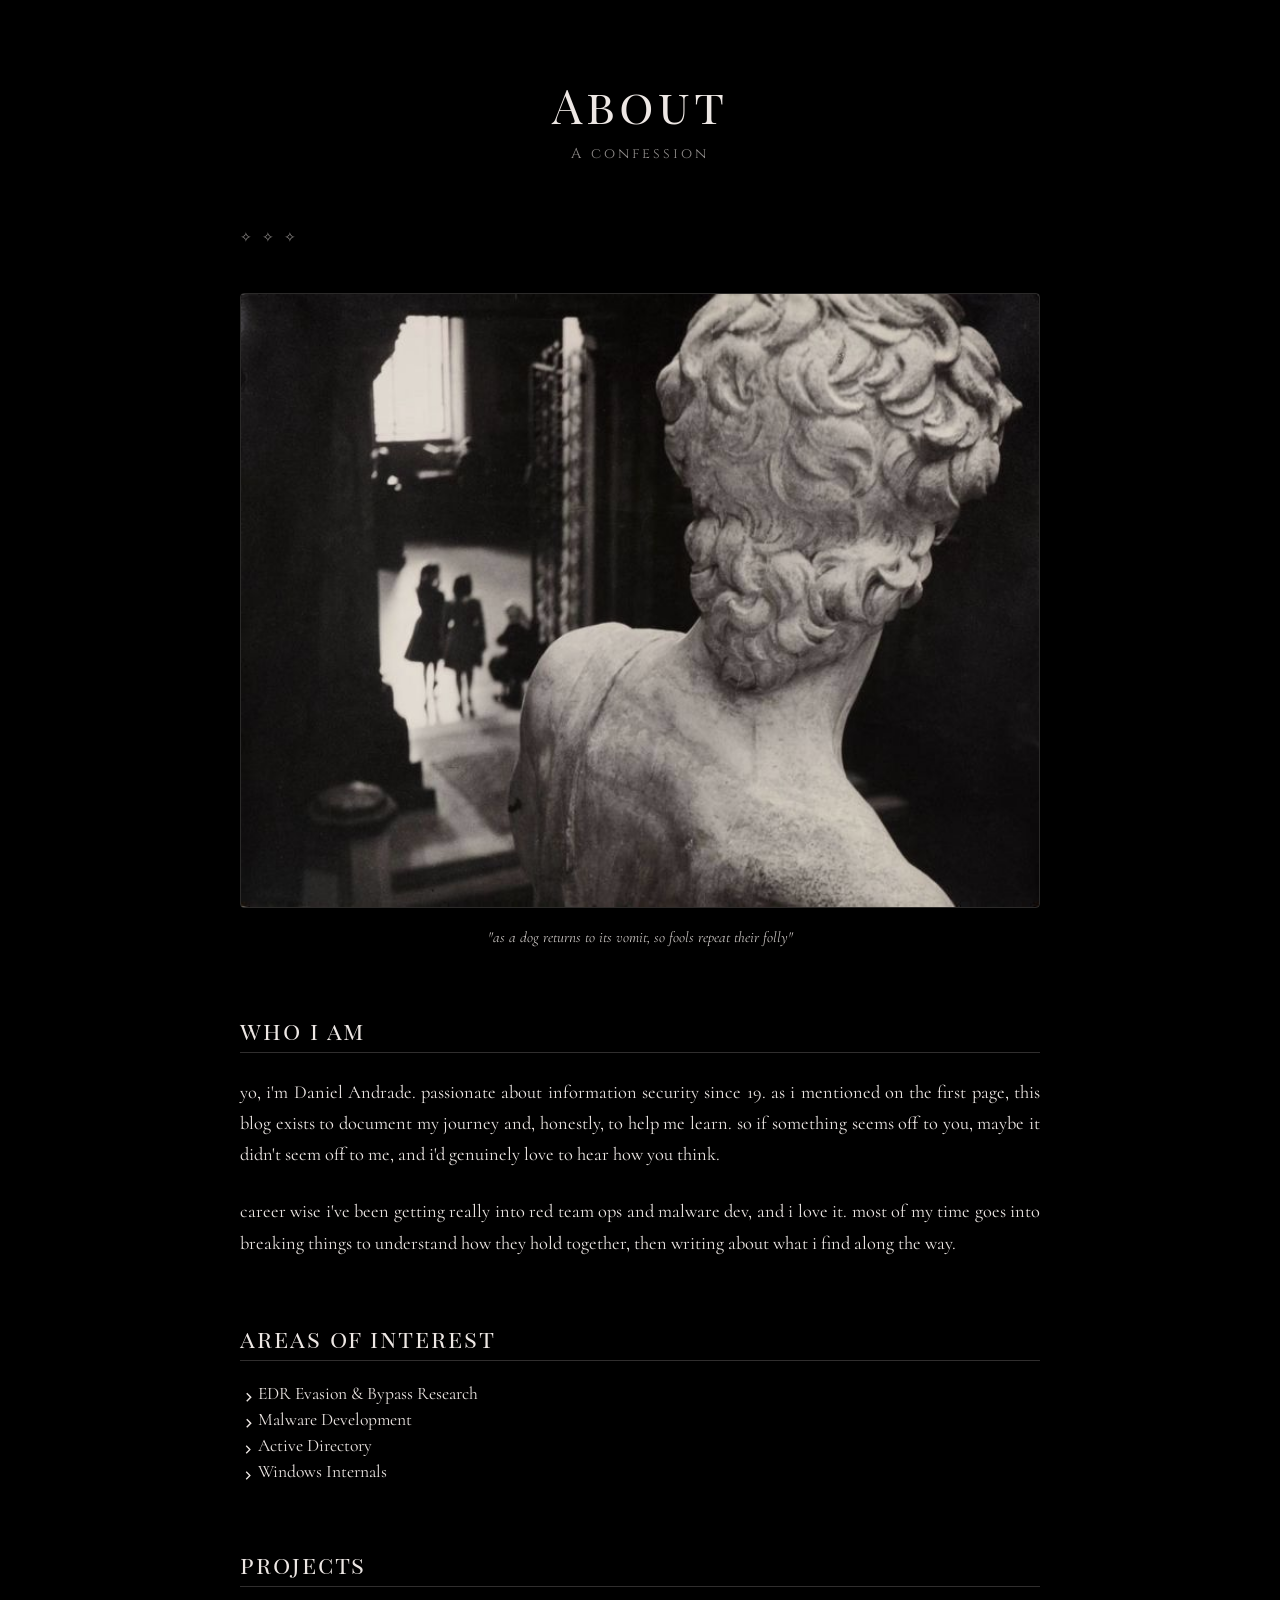
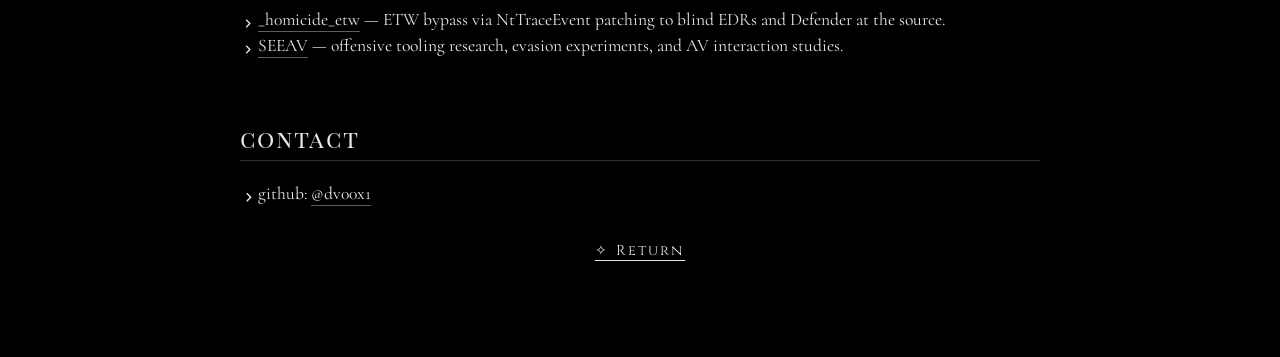
==== about.html @ e3de889e "site rebuild: dinvoke blog v1" ====
<!DOCTYPE html>
<html lang="en-US">
  <head>
    <meta charset="utf-8" />
    <link href="styles/style.css" rel="stylesheet" />
    <title>About — dinvoke</title>
    <link rel="shortcut icon" href="images/favicon.ico" type="image/x-icon" />
    <link
      href="https://fonts.googleapis.com/css?family=Playfair+Display+SC"
      rel="stylesheet"
    />
    <link
      href="https://fonts.googleapis.com/css?family=Linden+Hill"
      rel="stylesheet"
    />
    <link
      href="https://fonts.googleapis.com/css?family=Cormorant"
      rel="stylesheet"
    />
    <link
      href="https://fonts.googleapis.com/css?family=Cinzel"
      rel="stylesheet"
    />
  </head>
  <body>
    <header class="page-header">
      <h1 class="page-title"><a href="index.html">About</a></h1>
      <p class="page-sub">A confession</p>
    </header>

    <section class="about-page">
      <p class="about-sub">✧ ✧ ✧</p>

      <center><img src="images/about.jpg" alt="Daniel Andrade" class="about-photo"></center>

      <p class="about-quote">"as a dog returns to its vomit, so fools repeat their folly"</p>

      <h2 class="about-h2">who i am</h2>
      <p>
        yo, i'm Daniel Andrade. passionate about information security since 19.
        as i mentioned on the first page, this blog exists to document my
        journey and, honestly, to help me learn. so if something seems off to
        you, maybe it didn't seem off to me, and i'd genuinely love to hear
        how you think.
      </p>
      <p>
        career wise i've been getting really into red team ops and malware
        dev, and i love it. most of my time goes into breaking things to
        understand how they hold together, then writing about what i find
        along the way.
      </p>

      <h2 class="about-h2">areas of interest</h2>
      <ul class="activity-list">
        <li>EDR Evasion & Bypass Research</li>
        <li>Malware Development</li>
        <li>Active Directory</li>
        <li>Windows Internals</li>
      </ul>

      <h2 class="about-h2">projects</h2>
      <ul class="activity-list">
        <li><a href="https://github.com/dv00x1/_h0micide_etw" target="_blank" rel="noopener">_h0micide_etw</a> — ETW bypass via NtTraceEvent patching to blind EDRs and Defender at the source.</li>
        <li><a href="https://github.com/dv00x1/SEEAV" target="_blank" rel="noopener">SEEAV</a> — offensive tooling research, evasion experiments, and AV interaction studies.</li>
      </ul>

      <h2 class="about-h2">contact</h2>
      <ul class="activity-list">
        <li>github: <a href="https://github.com/dv00x1" target="_blank" rel="noopener">@dv00x1</a></li>
      </ul>

      <a href="index.html" class="about-back">✧ Return</a>
    </section>
  </body>
</html>
---- styles/style.css ----
html,
body,
div,
span,
applet,
object,
iframe,
h1,
h2,
h3,
h4,
h5,
h6,
p,
blockquote,
pre,
a,
abbr,
acronym,
address,
big,
cite,
code,
del,
dfn,
em,
img,
ins,
kbd,
q,
s,
samp,
small,
strike,
strong,
sub,
sup,
tt,
var,
b,
u,
i,
center,
dl,
dt,
dd,
ol,
ul,
li,
fieldset,
form,
label,
legend,
table,
caption,
tbody,
tfoot,
thead,
tr,
th,
td,
article,
aside,
canvas,
details,
embed,
figure,
figcaption,
footer,
header,
hgroup,
menu,
nav,
output,
ruby,
section,
summary,
time,
mark,
audio,
video {
  margin: 0;
  padding: 0;
  border: 0;
  font-size: 100%;
  font: inherit;
  vertical-align: baseline;
}

article,
aside,
details,
figcaption,
figure,
footer,
header,
hgroup,
menu,
nav,
section {
  display: block;
}

body {
  line-height: 1;
}

ol,
ul {
  list-style: none;
}

blockquote,
q {
  quotes: none;
}

blockquote:before,
blockquote:after,
q:before,
q:after {
  content: "";
  content: none;
}

table {
  border-collapse: collapse;
  border-spacing: 0;
}

h1,
h2,
h3,
h4 {
  font-family: Linden Hill;
}

html {
  background-color: #000000;
  color: #ede7e4;
  font-family: "Cormorant", Georgia, "Times New Roman", Times, serif;
  scroll-behavior: smooth;
}

::-webkit-scrollbar {
  width: 0;
  height: 0;
  display: none;
}

body {
  -ms-overflow-style: none;
  scrollbar-width: none;
}

img {
  max-width: 100%;
  max-height: 100%;
}

::selection {
  background: #2c2c2c;
}

::-moz-selection {
  background: #2c2c2c;
}

p {
  font-family: Bellefair;
}

a {
  transition: 0.3s ease-in-out;
}

a:hover {
  opacity: 0.8;
}

.hide {
  display: none;
}

@media (hover: none) {
  .hide {
    display: block;
    text-align: center;
    font-size: 1.2em;
    font-style: italic;
    padding-top: 4em;
    -webkit-animation: fadeinout 6s linear forwards;
    animation: fadeinout 6s linear forwards;
    opacity: 0;
  }
}

.main-header:hover + .hide {
  display: block;
  text-align: center;
  font-size: 1.2em;
  font-style: italic;
  margin-top: 2em;
  -webkit-animation: fadeinout 2s linear forwards;
  animation: fadeinout 2s linear forwards;
  opacity: 0;
}

@-webkit-keyframes fadeinout {
  50% {
    opacity: 1;
  }
}

@keyframes fadeinout {
  50% {
    opacity: 1;
  }
}

a {
  color: inherit;
  text-decoration: inherit;
}
.mhover-link {
  position: relative; /* Context for the image */
  text-decoration: none;
}

.mhover-image {
  display: none; /* Hide image by default */
  position: absolute;

  position: fixed;
  top: 0;
  left: 0;
  width: 100vw;
  height: auto;
  z-index: 10;
  opacity: 0.1; /* Initial opacity (e.g., 50% transparent) */
  transition: opacity 1s ease-in-out;
}
.mhover-image:hover {
  opacity: 1;
}
.mhover-link:hover .mhover-image {
  display: block;
}
.maincont {
  width: 100vw;
  position: relative;
  display: inline-block;
}

.maincont .mainimg {
  display: block; /* Removes default bottom margin issues with inline images */
  width: 100%; /* Makes image responsive */
  height: auto;
}

.mainpage-header {
  position: absolute;
  top: 0;
  left: 0;
  width: 100%;
  height: 10%;
  display: flex;
  justify-content: center;
  flex-direction: column;
  align-items: center;
  margin-top: 50px;
}

h1,
h2 {
  font-weight: 400;
}

.mainpage-header h1 {
  font-family: "Playfair Display SC";
  font-size: 3rem;
  margin-top: 0;
  text-align: center;
}

h2 {
  font-family: "Cinzel";
  font-size: 1em;
  text-align: center;
  margin-top: 0.5em;
}

@media (hover: none) {
  .wound {
    margin-top: 5em;
  }
}

.mainpage-message {
  width: 80%;
  margin: auto;
}

.mainpage-message h3 {
  font-family: "Cormorant";
  font-weight: 400;
  font-style: italic;
  font-size: 0.8em;
  width: 80%;
  margin: auto;
  text-align: center;
}

div.about.header {
  height: 8em;
  text-align: center;
  line-height: 6em;
}

div.about.page p {
  margin-top: 2em;
  position: relative;
}

div.about.header.image {
  display: inline-block;
}

div.about.description {
  display: inline-block;
  position: absolute;
  margin-top: 2em;
  margin-left: 8em;
  margin-right: 8em;
}

nav {
  width: 100%;
  text-align: center;
}

nav ul {
  padding: 0;
}

nav ul li {
  list-style: none;
  display: inline-block;
  padding: 4em;
  padding-bottom: 1em;
  padding-top: 1em;
}

nav ul li a {
  font-family: "Playfair Display SC";
  text-decoration: none;
  color: #ede7e4;
  font-size: 3.5em;
}

.libnav {
  width: 1100px;
  height: 100px;
  margin: auto;
  margin-top: 20px;
  position: relative;
  display: flex;
  font-weight: 700;
}

.cherub {
  height: inherit;
}

.cherub.right {
  transform: scaleX(-1);
  right: 0;
  position: absolute;
}

.row.top {
  border-bottom: #f5f5f54e solid 1px;
  font-size: 0.9em;
}

.liblinks > .row a {
  display: inline-block;
  padding: 0 20px;
  font-family: Cinzel;
  flex: 1;
}

.liblinks > .row button {
  display: inline-block;
  padding: 0 20px;
  color: #ede7e4;
  font-family: Cinzel;
  font-weight: 700;
  font-size: 0.8em;
  flex: 1;
}

.liblinks > .row button:hover {
  transition: all 0.4s ease;
  opacity: 0.8;
}

.liblinks > .row {
  height: 50px;
  width: 780px;
  margin-left: -7px;
  display: flex;
  justify-content: center;
  align-items: center;
  text-align: center;
}

.lib-main {
  padding: 50px;
  display: flex;
  align-items: center;
  flex-wrap: wrap;
}

.lib-main > .item {
  height: 300px;
  flex-basis: 25%;
  margin-bottom: 50px;
}

.lib-main > .item img {
  height: inherit;
  display: block;
  margin: auto;
  filter: saturate(0) contrast(1.3);
  transition: all 0.4s ease-in-out;
}

.lib-main > .item img:hover {
  filter: saturate(0.6) contrast(1.3);
}

.item {
  float: left;
  display: none;
}

.show {
  display: block !important;
}

#tobe {
  background: url(../images/tobe-banner.png) no-repeat center/contain;
  height: 100px;
  width: 400px;
  margin: auto;
  margin-top: 2em;
  text-align: center;
  color: #050505;
}

#not-found {
  text-align: center;
}

#not-found h2 {
  font-size: 1.5em;
  font-family: Allura;
  padding-top: 0.1em;
  color: #585753;
}

#not-found a {
  font-family: Linden Hill;
  font-size: 1.4em;
  font-style: italic;
}

#not-found a:hover {
  font-weight: 700;
}

#not-found .rotate {
  animation: rotation 8s infinite linear;
  width: 400px;
  display: block;
  margin: auto;
  margin-bottom: 15px;
}

@keyframes rotation {
  from {
    transform: rotate(0deg);
  }

  to {
    transform: rotate(359deg);
  }
}

#diary-container {
  width: 800px;
  height: 550px;
  margin: auto;
  margin-top: 30px;
  display: flex;
}

.entry-container ul li img {
  filter: saturate(0.1);
  max-width: 500px;
  margin: 20px;
  margin-left: 0;
  display: inline;
  align-self: center;
  border-image: url(../images/gallery/frame2.svg) 50 !important;
  border: 5px solid;
  transition: 0.5s ease;
}

.entry-container ul li img:hover {
  filter: saturate(1);
}

.entry-container {
  max-width: 68%;
  max-height: 68%;
  overflow: scroll;
  overflow-x: hidden;
  margin: auto;
  padding: 25px;
  padding-top: 0;
  text-align: justify;
}

.dec-container {
  background: url(../images/diary-border.png) no-repeat center/contain;
}

.dec-container h3 {
  font-size: 1.3em;
  font-family: Cormorant;
  text-align: left;
  font-weight: 700;
  margin-bottom: 0.6em;
}

.dec-container h4 {
  font-style: italic;
  font-size: 0.8em;
  margin-bottom: 1em;
}

.dec-container p {
  font-size: 1.1em;
  line-height: 1.4em;
  font-family: Bellefair;
}

.entry-container::-webkit-scrollbar {
  width: 12px;
}

.entry-container::-webkit-scrollbar-thumb {
  background: url(../images/fleur.png) no-repeat;
  background-size: 12px;
  display: block;
  size: 12px;
}

#home-button {
  width: 150px;
  position: absolute;
  top: 10px;
}

#home-button a {
  position: absolute;
  margin-left: 38px;
  font-style: italic;
  font-weight: 700;
}

#home-button a:hover {
  font-weight: 400;
}

#home-button img {
  position: relative;
  margin-left: 20px;
  width: 130px;
  height: 15px;
  top: 20px;
}

nav .button {
  background: url(../images/navbutton.png) no-repeat center/contain;
  display: inline-block;
  height: 50px;
  width: 100px;
  margin: 20px;
}

nav a {
  line-height: 50px;
  font-family: Allura;
  font-size: 1.1em;
}

.mtab.inner {
  border: #f5f5f5 solid;
  border-bottom: none;
  height: 25px;
}

ul.mtab {
  overflow: auto;
}

ul.mtab li {
  font-size: 1em;
  font-family: Special Elite;
  text-align: center;
  height: 25px;
  width: 100px;
  line-height: 25px;
  border-right: #f5f5f5 solid 1px;
  float: left;
}

ul.mtab li a:hover {
  opacity: 1 !important;
}

ul.mtab li a div {
  transition: all 0.4s ease;
}

.active div,
ul.mtab li a div:focus {
  color: #050505;
  background-color: #f5f5f5;
  font-weight: 400 !important;
}

.container.mtab {
  display: flex;
}

.manga.container {
  display: flex;
  justify-content: center;
  align-items: center;
  padding-top: 30px;
  margin: auto;
}

.manga-left {
  width: 400px;
  position: relative;
}

.manga-left img {
  width: 400px;
  height: auto;
  padding-left: 50px;
}

.manga-left a:nth-of-type(1) {
  position: absolute;
  bottom: 195px;
  left: 275px;
  font-family: Special Elite;
  font-size: 0.8em;
}

.manga-left a:nth-of-type(2) {
  position: absolute;
  bottom: 220px;
  left: 110px;
  font-family: Special Elite;
  font-size: 0.8em;
}

.manga-right {
  width: 880px;
}

.mangas.container {
  width: 100%;
  height: 100%;
  padding-left: 50px;
}

.manga-inner {
  overflow-y: scroll;
  overflow-x: hidden;
  display: flex;
  border: #f5f5f5 solid;
  width: 760px;
  height: 520px;
  padding: 30px;
}

.manga-inner img {
  filter: saturate(0.1);
  height: 440px;
  width: 300px;
}

.manga-hide {
  position: absolute;
  top: 0;
  bottom: 0;
  left: 0;
  right: 0;
  background: #000000cb;
  visibility: hidden;
  opacity: 0;
  transition: all 0.4s ease;
  opacity: 0.2;
  padding: 40px;
  display: flex;
  text-align: center;
  flex-direction: column;
  font-family: Bellefair;
  font-size: 1.2em;
  line-height: 1.3em;
  border: #f5f5f5 solid 1px;
  overflow-y: scroll;
}

.mangalist {
  height: 440px;
  width: 300px;
  position: relative;
  margin-bottom: 50px;
}

.mangalist:hover .manga-hide {
  visibility: visible;
  opacity: 1;
}

.mangalist h4 {
  font-family: Cinzel;
  margin-bottom: 10px;
}

.mangalist p {
  font-size: 0.9em;
}

.manga-gallery {
  width: 780px;
  display: flex;
  flex-wrap: wrap;
}

.mangalist-container {
  flex: 1;
}

.readingbuttons {
  width: 200px;
  position: fixed;
  bottom: 20px;
  left: 30px;
}

.readingbuttons button {
  color: #ede7e4;
  font: normal 1em Allura;
  width: 100px;
  margin: 0 auto;
  text-align: left;
  padding: 10px 0;
}

.readingbuttons button:focus {
  background-image: url(../images/fleur.png);
  background-size: 10px 10px;
  background-repeat: no-repeat;
  background-position: center right;
}

img.cover {
  width: 120px;
  height: 190px;
  float: left;
  margin-right: 15px;
}

img.diarydiv {
  width: 150px;
  padding: 30px 0 80px;
  display: block !important;
  margin: auto !important;
  border: 0 !important;
}

.reading-container {
  border: 15px solid;
  border-image: url(../images/readingsborder.png) 90 65 round;
  height: 500px;
  width: 700px;
  position: absolute;
  left: 200px;
  right: 0;
  top: 0;
  bottom: 0;
  margin: auto;
  text-align: justify;
}

#reading-cont {
  max-height: 100%;
  overflow: scroll;
  overflow-x: hidden;
  margin: auto;
  padding: 45px;
}

#reading-cont h3 {
  font-size: 1.2em;
  font-family: Cinzel;
  text-align: left;
  font-weight: 700;
  margin-bottom: 0.6em;
}

#reading-cont h4 {
  font-style: italic;
  font-size: 0.8em;
  margin-bottom: 0.4em;
}

#reading-cont p {
  font-size: 1.1em;
  line-height: 1.4em;
  font-family: Bellefair;
}

#reading-cont::-webkit-scrollbar {
  width: 12px;
}

#reading-cont::-webkit-scrollbar-thumb {
  background: url(../images/fleur.png) no-repeat;
  background-size: 12px;
  display: block;
  size: 12px;
}

.bottommap {
  display: flex;
  width: 1200px;
  margin: auto;
}

.bottommap > div {
  height: 400px;
  margin: 50px auto;
}

.sitemap-container {
  width: 600px;
  position: relative;
}

.sitemap-container > img {
  position: absolute;
  right: 0;
  top: 0;
  height: inherit;
  opacity: 0.8;
  filter: saturate(0);
}

.sitemap {
  position: relative;
  line-height: 1.3em;
  height: inherit;
  padding: 10px 100px;
  font-family: Bellefair;
  font-size: 0.8em;
  line-height: 1.4em;
  border: #f5f5f5 solid;
}

.sitemap a {
  display: inline;
}

.sitemap h4 {
  font-family: Cinzel;
  font-family: 1.2em;
  font-weight: 700;
}

.sitemap li li {
  margin-left: 30px;
}

.sitemap span {
  font-size: 0.8em;
  font-style: italic;
  margin-left: 18px;
}

.container.log {
  width: 300px;
  border: 12px solid;
  border-image: url(../images/readingsborder.png) 180 80 round;
}

.inner-log {
  height: 99%;
  padding: 10px;
  text-align: center;
  overflow-y: scroll;
}

.inner-log h2 {
  font-family: Cinzel;
  font-size: 1em;
  font-style: italic;
}

.inner-log li {
  font-family: Bellefair;
  font-size: 0.9em;
  line-height: 1.7em;
}

#nav-outer {
  background-image: url(../images/maphouse.png) no-repeat;
  background-size: contain;
  height: 600px;
  width: 790px;
  margin: auto;
  margin-top: 30px;
  color: #e3e3e3;
  font-family: Allura;
  font-size: 19px;
}

#map-outer {
  height: 550px;
  width: 790px;
  margin: auto;
  margin-top: 30px;
  background: url(../images/maphouse.png) no-repeat;
  background-size: contain;
  transition: all 0.7s ease-out;
}

#nav-outer a:nth-of-type(1) {
  position: relative;
  top: 90px;
  left: 90px;
}

#nav-outer a:nth-of-type(2) {
  position: relative;
  top: 240px;
  left: 10px;
}

#nav-outer a:nth-of-type(3) {
  position: relative;
  top: 380px;
  left: -25px;
}

#nav-outer a:nth-of-type(4) {
  position: relative;
  top: 240px;
  left: 185px;
}

#nav-outer a:nth-of-type(5) {
  position: relative;
  top: 75px;
  left: 400px;
}

#nav-outer a:nth-of-type(6) {
  position: relative;
  top: 380px;
  left: 345px;
}

#nav-outer a:nth-of-type(7) {
  position: relative;
  top: 345px;
  left: 35px;
}

#nav-outer a:nth-of-type(8) {
  position: relative;
  top: 300px;
  left: -150px;
}

#nav-outer a:nth-of-type(9) {
  position: relative;
  top: 275px;
  left: 180px;
}

#nav-outer a:nth-of-type(10) {
  position: relative;
  top: 295px;
  left: -28px;
}

#nav-outer a:nth-of-type(11) {
  position: relative;
  top: 288px;
  left: -490px;
}
#nav-outer a:nth-of-type(12) {
  position: relative;
  top: 180px;
  left: 20px;
}
#nav-outer a:nth-of-type(13) {
  position: relative;
  top: 145px;
  left: -460px;
}

#nav-outer a {
  transition: all 0.7s ease-out;
}

#nav-outer a:hover {
  opacity: 0;
}

#map-outer:has(a:nth-of-type(1):hover) {
  background-image: url(../images/maplibrary.png);
}

#map-outer:has(a:nth-of-type(2):hover) {
  background-image: url(../images/mapdove.png);
}

#map-outer:has(a:nth-of-type(3):hover) {
  background-image: url(../images/mapgallery.jpg);
}

#map-outer:has(a:nth-of-type(4):hover) {
  background-image: url(../images/mapparlor.png);
}

#map-outer:has(a:nth-of-type(5):hover) {
  background-image: url(../images/mapboudoir.png);
}

#map-outer:has(a:nth-of-type(6):hover) {
  background-image: url(../images/mapchapel.png);
}

#map-outer:has(a:nth-of-type(7):hover) {
  background-image: url(../images/mapfoyer.png);
}

#map-outer:has(a:nth-of-type(8):hover) {
  background-image: url(../images/mapdollhouse.png);
}

#map-outer:has(a:nth-of-type(9):hover) {
  background-image: url(../images/mapmuseum.jpg);
}

#map-outer:has(a:nth-of-type(10):hover) {
  background-image: url(../images/mapmusic.jpg);
}

#map-outer:has(a:nth-of-type(11):hover) {
  background-image: url(../images/mapletters.jpg);
}
#map-outer:has(a:nth-of-type(12):hover) {
  background-image: url(../images/mapvanity.png);
}
#map-outer:has(a:nth-of-type(13):hover) {
  background-image: url(../images/maparchives.png);
}

.polaroid {
  position: absolute;
}

.polaroid img {
  margin: 25px 0 0 15px;
  object-fit: contain;
}

.gallery {
  display: inline-block;
  margin-right: auto;
  margin-left: auto;
  line-height: 0;
  -webkit-column-count: 4;
  -webkit-column-gap: 0;
  -moz-column-count: 4;
  -moz-column-gap: 0;
  column-count: 4;
  column-gap: 0;
  padding: 15px;
}

.framed-container {
  margin: 15px;
  display: inline-flex;
  padding: 10px;
}

.galleryimg {
  width: 100%;
  height: auto;
}

.framed {
  position: relative;
}

.gallery-hide {
  position: absolute;
  top: 0;
  bottom: 0;
  left: 0;
  right: 0;
  background: #000000b4;
  visibility: hidden;
  opacity: 0;
  transition: all 0.4s ease;
  opacity: 0.2;
  padding: 40px;
  display: flex;
  text-align: center;
  justify-content: center;
  align-content: center;
  flex-direction: column;
  font-family: Bellefair;
  font-size: 1.2em;
  line-height: 1.3em;
}

.framed:hover .gallery-hide {
  visibility: visible;
  opacity: 1;
}

.framed1 {
  border-image: url(../images/gallery/frame1.svg) 50 !important;
}

.framed2 {
  border-image: url(../images/gallery/frame2.svg) 100 !important;
}

.framed {
  border: 30px solid;
  height: min-content;
  margin: auto;
  margin-bottom: 15px;
  width: 100%;
}

.photoviewer-stage {
  background-color: #050505 !important;
}

.photoviewer-header {
  background-color: #050505;
}

.photoviewer-footer {
  background-color: #050505;
}

.photoviewer-button {
  background-color: #e3e3e3 !important;
}

@media (max-width: 1000px) {
  .gallery {
    -moz-column-count: 3;
    -webkit-column-count: 3;
    column-count: 3;
  }
}

@media (max-width: 800px) {
  .gallery {
    -moz-column-count: 2;
    -webkit-column-count: 2;
    column-count: 2;
  }
}

@media (max-width: 400px) {
  .gallery {
    -moz-column-count: 1;
    -webkit-column-count: 1;
    column-count: 1;
  }
}

ul.tab li a:focus,
.active {
  font-weight: 700;
}

ul.tab {
  width: 50%;
  margin: 0 80px;
}

ul.tab.two {
  float: right;
  text-align: right;
}

ul.tab li {
  display: inline-block;
  margin: 0 30px;
  font-size: 1.1em;
  font-family: Linden Hill;
  width: 80px;
  text-align: center;
}

ul.tab li:after {
  content: "";
  display: block;
  height: 20px;
  background: url(../images/homebutton.png) no-repeat center/contain;
}

.container.tab {
  position: absolute;
  top: 50%;
  transform: translateY(-50%);
  width: 100vw;
  display: flex;
}

.foyer-container {
  background: url(../images/foyerborder.png) no-repeat center/contain;
  width: 430px;
  height: 600px;
  margin: auto;
  margin-top: 10px;
  display: block;
  position: relative;
}

.container.foyer {
  margin-top: 22px;
  height: 53%;
  width: 50%;
  position: absolute;
  top: 50%;
  left: 50%;
  transform: translate(-50%, -50%);
  text-align: center;
  overflow: scroll;
  overflow-x: hidden;
}

.foyer h3 {
  font-family: Cormorant;
  font-size: 1.1em;
  font-weight: 700;
}

.foyer {
  font-size: 0.9em;
  font-family: Bellefair;
  line-height: 1.2em;
}

.about-divider {
  -webkit-filter: invert(100%);
  filter: invert(100%);
  width: 60px;
  margin: 5px 0;
}

.tabcontent h3 {
  font-size: 1.1em;
}

.picrew img {
  width: 200px;
}

@media only screen and (max-width: 1000px) {
  .foyer-container {
    width: 750px;
    height: 1000px;
  }

  ul.tab li {
    display: block;
    margin: 5px 0;
  }

  #about h3 {
    margin-bottom: 40px;
    font-size: 1.8em;
  }

  #about p {
    font-size: 1.4em;
    font-family: Linden Hill;
    line-height: 1.8em;
  }
}

.dove-container {
  margin-top: 15px;
  height: 95vh;
  width: 100vw;
  position: relative;
  background: url(../images/dovecotebg.jpg) no-repeat;
  background-size: 100vw 95vh;
}

.polaroid-container {
  height: 85%;
  width: 85%;
  position: absolute;
  top: 50%;
  left: 50%;
  transform: translate(-50%, -50%);
  margin: auto;
}

.polaroid-container img {
  filter: saturate(70%);
}

.purse-xbig {
  width: 170px;
}

.purse-big {
  width: 120px;
}

.purse-med {
  width: 90px;
}

.purse-small {
  width: 60px;
}

.purse-xsmall {
  width: 30px;
}

.blinkies {
  display: inline-block;
  width: 100%;
  text-align: center;
}

.blinkies img {
  display: inline-block;
  max-width: 150px;
}

.parlor-container {
  margin: auto;
  margin-top: 15px;
}

iframe#parlorframe {
  display: block;
  width: 100%;
  height: 100%;
}

#container {
  max-width: 95vw;
  margin: 0 auto;
}

#flex {
  display: flex;
  height: 530px;
  margin: 10px 15px;
  position: relative;
  margin: auto;
  width: 1280px;
}

aside {
  margin: 0 10px;
}

#rightSidebar {
  width: 210px;
  position: relative;
  display: flex;
  flex-direction: column;
}

#leftSidebar {
  width: 140px;
  border-image: url(../images/gallery/frame2.svg) 50 !important;
  border: 5px solid;
  display: flex;
  flex-direction: column;
  padding: 0 10px;
}

#parlor-main {
  border-image: url(../images/gallery/frame2.svg) 50 100 !important;
  border: 12px solid;
  min-width: 910px;
  max-width: 910px;
  flex: 1;
  order: 2;
  display: flex;
  align-items: center;
  justify-content: center;
}

#parlor-main h2 {
  font-family: cinzel;
  font-size: 1.8em;
  position: absolute;
  top: 125px;
}

#leftSidebar {
  order: 1;
}

#rightSidebar {
  order: 3;
  padding: 0;
}

h1 {
  font-size: 25px;
}

.box {
  padding: 10px;
}

* {
  box-sizing: border-box;
}

.slideshow-container {
  position: relative;
  margin: auto;
  min-height: 60px;
}

.quote {
  color: #e3e3e3;
  font-size: 0.8em;
  padding: 10px 20px;
  width: 60%;
  text-align: center;
  font-style: italic;
  margin: auto;
  line-height: 1.5em;
}

.quote h5 {
  font-weight: 700;
}

.fade {
  -webkit-animation: fadeinout 15s linear forwards;
  animation: fadeinout 15s linear forwards;
  opacity: 0;
}

@-webkit-keyframes fadeinout {
  10% {
    opacity: 1;
  }

  50% {
    opacity: 1;
  }

  90% {
    opacity: 1;
  }
}

@keyframes fadeinout {
  10% {
    opacity: 1;
  }

  50% {
    opacity: 1;
  }

  90% {
    opacity: 1;
  }
}

.parlor-frame h2 {
  font-size: 1.5em;
  margin-top: 0;
  margin-bottom: 0.4em;
}

.parlor-frame h3 {
  text-align: center;

  font: 0.9em Bellefair;
  margin-bottom: 10px;
}

.parlor-title {
  border-bottom: #585753 1px solid;
  padding-top: 20px;
}

.parlor-dates a {
  font: 0.65em Bellefair normal;

  padding: 0 15px;
}

.parlor-entry {
  padding: 30px;
}
.parlor-entry > div {
  padding: 20px 0 40px;
  margin-bottom: 30px;
  border-bottom: #ede7e4 0.5px solid;
}

.parlor-entry li {
  margin-bottom: 50px;
}

.parlor-entry.video img {
  height: auto;
  float: left;
  margin-right: 10px;
}

.parlor-content h4 {
  font-family: Cinzel;
  font-style: italic;
  font-weight: 700;
  font-size: 0.8em;
  margin-bottom: 10px;
  letter-spacing: 2px;
}

.parlor-content a:hover {
  font-weight: 400;
}

.parlor-content p {
  font-family: Bellefair;
  font-size: 1em;
  line-height: 1.6em;
  text-align: justify;
}

.parlor-button {
  height: 50px;
  max-width: 100px;
  margin: auto;
  font-family: Cinzel;
  flex: 1;
  display: flex;
}

.parlor-button a {
  font-size: 0.9em;
  display: flex;
  justify-content: center;
  align-items: center;
}

.parlor-button:hover {
  font-weight: 400;
}

.parlor-content audio {
  height: 15px;
  margin: 5px 0;
}

audio::-webkit-media-controls-enclosure {
  border-radius: 0;
}

audio::-webkit-media-controls-panel {
  background-color: #000;
}

audio::-webkit-media-controls-play-button,
audio::-webkit-media-controls-timeline,
audio::-webkit-media-controls-mute-button {
  filter: invert(1);
}

audio::-webkit-media-controls-mute-button {
  display: none !important;
}

audio::-webkit-media-controls-current-time-display,
audio::-webkit-media-controls-time-remaining-display {
  color: #fff;
  font-family: Cormorant;
  font-size: 1.4em;
}

.atlas-column {
  float: right;
}

.atlas-column.sites {
  float: left;
  width: 76%;
  padding: 10px 15px;
  padding-top: 10px;
  font-family: Bellefair;
  display: flex;
}

.atlas-column .column {
  flex: 1;
  line-height: 1.6em;
}

.atlas-column.sites h4 {
  font-size: 0.9em;
}

.atlas-column.sites img {
  filter: invert(1);
  width: 12px;
  margin-left: 8px;
}

.atlas-column.sites a {
  line-height: 1.4em;
  font-size: 1.1em;
  font-weight: 400;
  display: inline;
}

.atlas-column.sites span {
  color: #ababab;
  font-style: italic;
}

.atlas-column.yama {
  float: right;
  width: 24%;
  overflow: hidden;
}

.atlas-column.yama img {
  height: 200vh;
}

.the-parlor {
  display: flex;
  line-height: 1.4em;
}

.the-parlor.left {
  flex: 1;
  padding: 50px 0 50px 100px;
}

.the-parlor img {
  height: 100vh;
  margin-left: auto;
}

.parlor-entry.cinema img {
  max-width: 300px;
  max-height: 400px;
  left: 0;
  display: inline-block;
  margin-right: 15px;
}

.parlor-entry.cinema h4 {
  font-size: 1em;
}

.parlor-entry.cinema li {
  display: flex;
  margin-bottom: 100px;
  font-size: 1em;
}

.player {
  width: auto;
}

.controls i {
  font-size: 20px;
  color: #f5f5f5;
}

input[type="range"] {
  -webkit-appearance: none;
  appearance: none;
  width: 100%;
  background: transparent;
}

input[type="range"]:focus {
  outline: none;
}

input[type="range"]::-webkit-slider-thumb {
  -webkit-appearance: none;
  height: 12px;
  width: 12px;
  background: url(../images/fleur.png);
  opacity: 0.8;
  background-size: cover;
  transform: translateY(-5.5px) rotate(180deg);
  box-shadow: none;
  border: none;
}

input[type="range"]::-moz-range-thumb {
  height: 12px;
  width: 12px;
  background: url(../images/fleur.png);
  background-size: cover;
  transform: translateY(-5.5px) rotate(180deg);
  box-shadow: none;
  border: none;
}

input[type="range"]::-webkit-slider-runnable-track {
  width: 100%;
  height: 2px;
  box-sizing: border-box;
  background: #000;
  box-shadow: 1px 1px 1px darkgray, -1px 0 0 darkgrey, -1px -1px 0 darkgrey,
    0 -1px 0 darkgrey;
}

input[type="range"]::-moz-range-track {
  width: 100%;
  height: 2px;
  box-sizing: border-box;
  background: #000;
  box-shadow: 1px 1px 1px darkgray, -1px 0 0 darkgrey, -1px -1px 0 darkgrey,
    0 -1px 0 darkgrey;
}

.vertical-bar,
button,
.title-bar-controls button {
  border: none;
  border-radius: 0;
  box-sizing: border-box;
  color: transparent;
  padding: 0 12px;
}

.window {
  border-image: url(../images/gallery/frame2.svg) 50 !important;
  border: 5px solid;
  padding: 3px;
  margin-top: 10px;
  width: inherit;
  padding-bottom: 20px;
}

.title-bar {
  font-size: 13px;
  padding: 3px;
  justify-content: space-between;
  align-items: center;
  position: relative;
}

.window-body {
  margin: 0;
  height: 98px;
}

input[type="range"] {
  -webkit-appearance: none;
  appearance: none;
  width: 100%;
}

input[type="range"]:focus {
  outline: none;
}

input[type="range"]::-webkit-slider-runnable-track {
  width: 100%;
  height: 2px;
}

input[type="range"]::-moz-range-track {
  width: 100%;
  height: 2px;
}

.flex {
  display: flex;
}

.audioicon {
  width: 100%;
  height: auto;
  margin: auto;
}

.songtitlewindow {
  background-color: #000;
  color: #f5f5f5;
  margin: 5px;
}

.songtitle {
  padding: 5px;
  display: block;
  font-family: Bellefair;
  font-size: 1em;
}

#musicplayer {
  width: 90%;
  margin: auto;
}

.controls {
  text-align: center;
  position: relative;
  bottom: 10px;
  margin: 10px auto;
  table-layout: fixed;
  width: 90%;
}

.controls td {
  padding: 3px;
}

button {
  background-color: transparent;
}

.seeking {
  background-color: #000;
  color: #f5f5f5;
  display: flex;
  justify-content: space-evenly;
  padding: 14px;
}

input.seek_slider {
  color: #000;
}

.current-time {
  padding-right: 5px;
}

.total-duration {
  padding-left: 5px;
}

.parlor-low {
  width: inherit;
  margin-top: 10px;
  flex: 1;
  border-image: url(../images/gallery/frame2.svg) 50 !important;
  border: 5px solid;
  position: relative;
}

#deantv {
  width: 350px;
  height: 250px;
  position: relative;
  z-index: 100;
  margin: auto;
}

.dtv {
  width: inherit;
  height: inherit;
  position: relative;
  z-index: 99;
}

#DeanGallery {
  top: 20px;
  left: 28px;
  position: absolute;
  z-index: 98;
  height: 178px;
  width: auto;
}

.chapel-top {
  height: 700px;
  display: flex;
  justify-content: center;
}

#journalwall {
  position: relative;
  height: 700px;
  width: 1100px;
}

#jj1 {
  position: absolute;
  width: 380px;
  transform: rotate();
  top: 60px;
  left: 0;
}

#jj2 {
  position: absolute;
  width: 160px;
  transform: rotate(24deg);
  z-index: 10;
  left: 935px;
  top: 100px;
}

#jj3 {
  position: absolute;
  width: 400px;
  transform: rotate(8deg);
  top: 45px;
  left: 230px;
  z-index: 9;
}

#jj4 {
  position: absolute;
  width: 600px;
  transform: rotate(deg);
  top: 330px;
  left: 500px;
  z-index: 3;
}

#jj5 {
  position: absolute;
  width: 250px;
  transform: rotate(-13deg);
  top: 100px;
  left: 60px;
  z-index: 8;
}

#jj6 {
  position: absolute;
  transform: rotate(270deg);
  width: 170px;
  top: 420px;
  left: 790px;
  z-index: 14;
}

#jj7 {
  background: url(../images/dirtypaper.png) no-repeat center/contain;
  position: absolute;
  width: 400px;
  height: 300px;
  top: 200px;
  left: 585px;
  z-index: 7;
  display: flex;
}

#jj8 {
  position: absolute;
  transform: rotate(-20deg);
  width: 280px;
  top: 290px;
  left: 20px;
  z-index: 10;
}

#jj9 {
  position: absolute;
  width: 200px;
  top: 240px;
  left: 930px;
  z-index: 5;
}

#jj10 {
  position: absolute;
  width: 350px;
  top: 250px;
  left: 570px;
  z-index: 1;
  opacity: 0.5;
}

#deantv {
  position: absolute;
  top: 20px;
  left: 630px;
  z-index: 14;
}

.sinner {
  width: 95%;
  height: 68%;
  z-index: 9;
  margin: auto 0;
  padding-left: 60px;
  margin-top: 65px;
  font: 0.65em/1.4em Special Elite;
  letter-spacing: 0.1em;
  word-spacing: 0.25em;
  color: #000;
  overflow-y: scroll;
}

#hangd {
  width: 100vw;
  text-align: center;
}

.chapel-bottom {
  display: flex;
  align-items: flex-end;
}

.botdean {
  width: 250px;
  height: 200px;
  bottom: 0;
}

.botdean.one {
  float: left;
}

.botdean.two {
  float: right;
}

.museumcont {
  margin: 15px 0 10px;
}

#quote {
  margin: 20px;
}

.museum img {
  max-height: 75vh;
}

.museum-button {
  background: none;
  border: none;
  color: #ede7e4;
  width: inherit;
  font-size: 0.7em;
  font-family: Cinzel;
  padding: 0;
}

#museumbutton {
  border: 10px solid;
  border-image: url(../images/museumbutton.jpg) 60 round;
  width: 165px;
  height: 35px;
  display: flex;
  justify-content: center;
  align-content: center;
}

.grid-container {
  display: flex;
  position: relative;
  flex-wrap: wrap;
  height: 70%;
  width: 78%;
  align-items: center;
  justify-content: center;
  overflow-x: scroll;
}

.grid-container > div {
  overflow-wrap: break-word;
  position: relative;
  flex: 1;
}

.modal {
  position: fixed;
  top: 0;
  left: 0;
  height: 100vh;
  width: 100%;
  display: none;
  z-index: 2000;
  overflow: scroll;
  backdrop-filter: blur(5px);
  animation: fadeIn ease 0.7s;
  -webkit-animation: fadeIn ease 0.7s;
}

@keyframes fadeIn {
  0% {
    opacity: 0;
  }

  100% {
    opacity: 1;
  }
}

@-webkit-keyframes fadeIn {
  0% {
    opacity: 0;
  }

  100% {
    opacity: 1;
  }
}
.dollbox {
  height: 900px;
}

.dollpages {
  width: 100%;
  text-align: center;
  margin-top: 8px;
  position: fixed;
}

#dollframe {
  position: fixed;
  left: 0;
  bottom: 0;
  top: 45px;
  right: 0;
  width: 100%;
  height: 100%;
  border: none;
  margin: 0;
  padding: 0;
  overflow: hidden;
  z-index: 999999;
}

.doll-button {
  display: inline-block;
  margin-left: 20px;
  margin-right: 20px;
  font-size: 20px;
}

.modal-border {
  position: absolute;
  top: 50%;
  left: 50%;
  transform: translate(-50%, -50%);
  width: 850px;
  height: 580px;
  background: url(../images/doll/dollbg.png) no-repeat center/contain;
  display: flex;
  justify-content: center;
  align-items: center;
}

.dollimg {
  display: flex;
  justify-content: center;
  align-content: center;
}

.dollimg img {
  max-width: 330px;
  max-height: 345px;
  object-fit: contain;
}

.desc {
  padding: 15px;
  padding-right: 40px;
  padding-top: 30px;
  color: #4f4b4b;
  align-self: flex-start;
}
.dollheader {
  margin-top: 10px;
  text-align: center;
}
.dollheader h1 {
  font: 35px Cinzel;
  margin-top: -20px;
}
.dollheader img {
  width: 400px;
}
.dollhouse h3 {
  font: bold 1.4em Allura;
}

.dollhouse p {
  font: 1.2em/1.4em Bellefair;
  margin-bottom: 10px;
  text-align: justify;
}

.doll-gallery {
  margin: 30px;
  margin-top: 10;
  display: grid;
  grid-template-columns: repeat(5, 1fr);
  grid-template-rows: auto;
  grid-gap: 2em;
}

.doll {
  border: 8px solid;
  padding: 10px;
  border-image: url(../images/readingsborder.png) 70 round;
}

.doll-gallery > div {
  height: auto;
  overflow-x: hidden;
  overflow-wrap: break-word;
  position: relative;
}

.dgallery.doll {
  display: flex;
  justify-content: center;
  align-items: center;
  filter: saturate(0.5);
  transition: 0.5s ease-in-out;
}

.dgallery.doll:hover {
  transform: scale(1.05);
  z-index: 1000;
}
/*
.doll:nth-child() {
  grid-column: ;
  grid-row: ;
} */

.music-left {
  position: relative;
}

.musicbox {
  margin: 30px;
  position: relative;
  width: 1280px;
  display: grid;
  grid-template-columns: repeat(4, 1fr);
  grid-template-rows: repeat(2, 260px);
  grid-gap: 10px;
}

.marquee {
  width: 350px;
  height: 260px;
  display: flex;
  align-items: center;
  justify-content: center;
  background: url(../images/marquee.jpg) no-repeat center/contain;
  grid-column: 1/3;
  grid-row: 1/2;
}

.marquee > .inner {
  height: 70%;
  width: 70%;
  text-align: center;
}

@font-face {
  font-family: Parklane;
  src: url(../ParkLaneNF.otf);
}

.inner > marquee {
  text-align: center;
  line-height: 1.6em;
  font-family: Bellefair;
  font-size: 0.9em;
  border-image: url(../images/gallery/frame2.svg) 40 !important;
  border: 5px solid;
}

.musicbg {
  grid-column: 3/4;
  grid-row: 1/3;
}

.album-gallery {
  grid-template-columns: repeat(3, 1fr);
  grid-gap: 15px;
  display: grid;
  width: 700px;
  border-image: url(../images/gallery/frame2.svg) 60 !important;
  border: 5px solid;
  padding: 20px;
  height: 400px;
  overflow: scroll;
  grid-column: 4/7;
  grid-row: 1/3;
}

.album {
  width: 170px;
  height: 170px;
  padding-bottom: 20px;
  margin: auto;
  transition: 0.5s ease-in-out;
}

.album-gallery img {
  filter: saturate(0.2);
}

.album:hover {
  transform: scale(1.05);
  filter: saturate(2.5);
  z-index: 1000;
}

.album-border {
  position: absolute;
  top: 50%;
  left: 50%;
  transform: translate(-50%, -50%);
  width: 750px;
  background-color: #000;
  border-image: url(../images/gallery/frame2.svg) 60 !important;
  border: 8px solid;
  padding: 35px;
  display: flex;
  justify-content: center;
  align-items: center;
}

.desc-album {
  color: #ede7e4;
  padding-left: 20px;
  align-self: start;
}

.desc-album h2 {
  font: 1.4em Cinzel;
  margin-bottom: 5px;
  text-align: left;
  margin-top: 0;
}

.desc-album h3 {
  font: 1em Playfair Display SC;
}

.desc-album p {
  font: 1.1em Bellefair;
  padding: 8px 0;
  line-height: 1.4;
}

.albumimg {
  display: flex;
  justify-content: center;
  align-content: center;
}

.albumimg img {
  max-width: 240px;
  height: 240px;
  object-fit: contain;
}

.songlist {
  height: 300px;
  width: 350px;
  background: url(../images/songlistbg2.jpg) no-repeat center/contain;
  padding: 15px;
  padding-top: 20px;
  overflow: scroll;
  grid-column: 1/3;
  grid-row: 2/3;
}

.songlist h2 {
  font-size: 1.3em;
  margin: 15px 0;
}

.songlist ul {
  font: 0.9em Bellefair;
}

.songlist li {
  padding-bottom: 8px;
}

.playlists {
  display: block;
  position: relative;
  height: 135px;
  width: 645px;
  margin-top: 35px;
  margin-left: 55px;
  overflow-x: auto;
  white-space: nowrap;
}

.playlists img {
  height: 100px;
  width: 100px;
}

.playlist-wrap {
  position: relative;
  height: 100px;
  width: 100px;
  display: inline;
  margin-right: 50px;
}

.playlist-desc {
  position: absolute;
  top: -100px;
  bottom: 0;
  left: 0;
  right: 0;
  background: #000000b8;
  visibility: hidden;
  opacity: 0;
  padding: 5px;
  transition: opacity 0.2s, visibility 0.2s;
  white-space: normal;
}

.playlist-desc h2 {
  font-size: 0.9em;
  padding-top: 10px;
  padding-bottom: 3px;
}

.playlist-desc p {
  font: 0.8em Bellefair;
}

.playlist-wrap:hover .playlist-desc {
  visibility: visible;
  opacity: 1;
}

::-webkit-scrollbar {
  width: 0;
}

.playplay {
  position: absolute;
  left: -30px;
  top: 470px;
  transform: rotate(270deg);
  font: 1.2em Cinzel;
}

.playlists::-webkit-scrollbar-thumb {
  background: url(../images/musicscroll.jpg) repeat-x;
  background-size: contain;
  display: block;
}

#preloader {
  width: 100%;
  display: flex;
  position: fixed;
  height: 100vh;
  left: 0;
  top: 0;
  background-color: #050505;
  z-index: 9999;
}

.se-pre-con img {
  height: 350px;
  position: absolute;
  top: 0;
  left: 0;
  right: 0;
  bottom: 0;
  margin: auto;
  border: #ede7e4;
}

.se-pre-con h2 {
  font: 1.7em Cinzel;
  margin-top: 70px;
}

.no-js #loader {
  display: none;
}

.js #loader {
  display: block;
  position: absolute;
  top: 0;
}

.se-pre-con {
  align-items: center;
  justify-content: center;
  position: fixed;
  height: 100%;
  width: 100%;
  left: 0;
  top: 0;
  z-index: 9999;
  background-color: #000;
}

.hoverimg {
  filter: saturate(0.1);
  display: inline;

  transition: 0.5s ease;
}

.hoverimg:hover {
  filter: saturate(1);
}

/*formatting*/

div.duo {
  display: flex;
  justify-content: center;
}
div.duo > * {
  width: 50%;
  margin: 5px;
  display: flex;
  align-items: center;
  justify-content: center;
  flex-direction: row;
}

div.trio {
  display: flex;
  justify-content: center;
}
div.trio > * {
  flex: 1; /* All items grow equally to fill space */
  /* Or flex: 1 1 0; for shrinking and growing */
  min-width: 100px; /* Prevents them from shrinking too small */
  padding: 5px;
  display: flex;
  align-items: center;
  justify-content: center;
}

img.bcen {
  display: block !important;
  margin: 0 auto !important;
}

/* Index page — About + Articles sections */
.index-section {
  width: 70%;
  max-width: 900px;
  margin: 6em auto;
  text-align: center;
  color: #ede7e4;
}

.index-section-title {
  font-family: "Playfair Display SC", serif;
  font-size: 2.2rem;
  letter-spacing: 0.1em;
  margin-bottom: 0.4em;
}

.index-section-divider {
  font-family: "Cinzel", serif;
  font-size: 1rem;
  opacity: 0.6;
  margin-bottom: 1.6em;
}

.index-section-text {
  font-family: "Cormorant", serif;
  font-style: italic;
  font-size: 1.15rem;
  line-height: 1.6;
  width: 80%;
  margin: 0 auto 1.6em;
}

.index-section-link {
  font-family: "Cinzel", serif;
  font-size: 0.95rem;
  letter-spacing: 0.15em;
  border-bottom: 1px solid #ede7e4;
  padding-bottom: 0.2em;
}

.article-list {
  display: grid;
  grid-template-columns: repeat(auto-fit, minmax(240px, 1fr));
  gap: 2.5em;
  margin-top: 1em;
  text-align: left;
}

.article-card {
  border: 1px solid #2c2c2c;
  padding: 2em 1.6em;
  background: rgba(20, 20, 20, 0.4);
  display: flex;
  flex-direction: column;
  transition: border-color 0.4s ease-in-out;
}

.article-card:hover {
  border-color: #ede7e4;
}

.article-title {
  font-family: "Playfair Display SC", serif;
  font-size: 1.2rem;
  margin-bottom: 0.4em;
  line-height: 1.3;
}

.article-date {
  font-family: "Cinzel", serif;
  font-size: 0.75rem;
  letter-spacing: 0.15em;
  opacity: 0.55;
  display: block;
  margin-bottom: 1.2em;
}

.article-excerpt {
  font-family: "Cormorant", serif;
  font-size: 1rem;
  line-height: 1.5;
  flex-grow: 1;
  margin-bottom: 1.4em;
}

.article-readmore {
  font-family: "Cinzel", serif;
  font-size: 0.8rem;
  letter-spacing: 0.15em;
  align-self: flex-start;
  border-bottom: 1px solid #ede7e4;
  padding-bottom: 0.15em;
}

.index-articles .about-back {
  display: inline-block;
  margin-top: 4em;
  font-family: "Cinzel", serif;
  font-size: 0.9rem;
  letter-spacing: 0.15em;
  border-bottom: 1px solid #ede7e4;
  padding-bottom: 0.15em;
}

/* Inner pages plain header (no image) */
.page-header {
  width: 100%;
  text-align: center;
  padding: 5em 1em 2em;
}

.page-header .page-title {
  font-family: "Playfair Display SC", serif;
  font-size: 3rem;
  letter-spacing: 0.08em;
  margin-bottom: 0.4em;
}

.page-header .page-sub {
  font-family: "Cinzel", serif;
  font-size: 0.9rem;
  letter-spacing: 0.2em;
  opacity: 0.6;
}

.page-header + .index-section {
  margin-top: 2em;
}

/* about.html page */
.about-page {
  width: 70%;
  max-width: 800px;
  margin: 2em auto 6em;
  text-align: center;
  color: #ede7e4;
}

.about-page h1 {
  font-family: "Playfair Display SC", serif;
  font-size: 3rem;
  letter-spacing: 0.08em;
  margin-bottom: 0.3em;
}

.about-page .about-sub {
  font-family: "Cinzel", serif;
  font-size: 0.9rem;
  letter-spacing: 0.2em;
  opacity: 0.6;
  margin-bottom: 3em;
}

.about-page p {
  font-family: "Cormorant", serif;
  font-size: 1.15rem;
  line-height: 1.7;
  margin-bottom: 1.4em;
  text-align: justify;
}

.about-page .about-back {
  display: inline-block;
  margin-top: 2em;
  font-family: "Cinzel", serif;
  font-size: 0.9rem;
  letter-spacing: 0.15em;
  border-bottom: 1px solid #ede7e4;
  padding-bottom: 0.15em;
}

.about-page .about-photo {
  display: block;
  margin: 0 auto 2.5em;
  max-width: 880px;
  width: 100%;
  border-radius: 4px;
  border: 1px solid rgba(237, 231, 228, 0.18);
  filter: grayscale(0.2);
}

.about-page .about-quote {
  font-family: "Cormorant", serif;
  font-weight: 400;
  font-style: italic;
  font-size: 0.95rem;
  width: 80%;
  margin: -1.5em auto 3em;
  text-align: center;
  opacity: 0.85;
}

.about-page .about-h2 {
  font-family: "Playfair Display SC", serif;
  font-size: 1.5rem;
  letter-spacing: 0.08em;
  margin: 2.8em 0 1em;
  text-align: left;
  border-bottom: 1px solid rgba(237, 231, 228, 0.2);
  padding-bottom: 0.4em;
}

.about-page ul.activity-list {
  text-align: left;
  margin: 1.2em 0 0.5em;
}

.about-page ul.activity-list li {
  font-family: "Cormorant", serif;
  font-size: 1.1rem;
  letter-spacing: 0;
  text-transform: none;
}

.about-page a {
  border-bottom: 1px solid rgba(237, 231, 228, 0.4);
  padding-bottom: 0.05em;
  transition: border-color 0.3s ease-in-out;
}

.about-page a:hover {
  border-color: #ede7e4;
}

/* Article single page */
.article-page {
  width: 80%;
  max-width: 900px;
  margin: 2em auto 6em;
  color: #ede7e4;
  text-align: left;
}

.article-page .about-sub {
  font-family: "Cinzel", serif;
  font-size: 0.9rem;
  letter-spacing: 0.2em;
  opacity: 0.6;
  text-align: center;
  margin-bottom: 3em;
}

.article-page p {
  font-family: "Cormorant", serif;
  font-size: 1.15rem;
  line-height: 1.75;
  margin-bottom: 1.5em;
  text-align: left;
  overflow-wrap: break-word;
  word-break: break-word;
}

.article-page .article-h2 {
  font-family: "Playfair Display SC", serif;
  font-size: 1.5rem;
  letter-spacing: 0.06em;
  margin: 2.5em 0 1em;
  border-bottom: 1px solid rgba(237, 231, 228, 0.2);
  padding-bottom: 0.4em;
}

.article-page code {
  font-family: "JetBrains Mono", "Fira Code", Menlo, Consolas, monospace;
  font-size: 0.88em;
  background: rgba(237, 231, 228, 0.08);
  color: #f0d9c8;
  padding: 0.15em 0.4em;
  border-radius: 3px;
}

.article-page p code,
.article-page li code {
  font-family: inherit;
  font-size: inherit;
  background: transparent;
  color: inherit;
  padding: 0;
  border-radius: 0;
}

.article-page img {
  display: block;
  margin: 2.5em auto;
  max-width: 100%;
}

.article-page pre {
  background: #0c0c0c;
  border: 1px solid #2c2c2c;
  border-left: 2px solid #ede7e4;
  padding: 1.4em 1.6em;
  margin: 2em 0;
  overflow-x: auto;
  border-radius: 2px;
}

.article-page pre code {
  background: transparent;
  color: #ede7e4;
  padding: 0;
  font-size: 0.85rem;
  line-height: 1.6;
  white-space: pre;
  display: block;
}

.article-page pre::-webkit-scrollbar {
  height: 4px;
  display: block;
}

.article-page pre::-webkit-scrollbar-thumb {
  background: rgba(237, 231, 228, 0.2);
}

.article-page .article-quote {
  font-family: "Cormorant", serif;
  font-style: italic;
  font-size: 1.25rem;
  line-height: 1.6;
  border-left: 2px solid #ede7e4;
  padding: 0.4em 1.4em;
  margin: 2em 0;
  opacity: 0.85;
}

.activity-list {
  list-style: none;
  padding: 0;
  margin: 1.5em 0;
}

.activity-list:has(> li:nth-child(5)) {
  column-count: 2;
}

.activity-list > li {
  position: relative;
  padding-left: 1em;
  padding-bottom: 0.25em;
  margin: 0.24em 0;
  overflow: hidden;
  font-family: "Cormorant", serif;
  font-size: 1.1rem;
  color: #ede7e4;
}

.activity-list > li::before {
  --svg: url('data:image/svg+xml;utf8,<svg xmlns="http://www.w3.org/2000/svg" viewBox="0 -960 960 960"><path d="M506-480 325-661l52-53 234 234-234 234-52-53 181-181Z"/></svg>');
  content: "";
  display: inline-block;
  vertical-align: middle;
  width: 1em;
  height: 1em;
  -webkit-mask-image: var(--svg);
  mask-image: var(--svg);
  -webkit-mask-repeat: no-repeat;
  mask-repeat: no-repeat;
  -webkit-mask-size: contain;
  mask-size: contain;
  background-color: currentColor;
  position: absolute;
  left: 0;
  top: 0.2em;
}

.article-page .about-back {
  display: inline-block;
  margin-top: 3em;
  font-family: "Cinzel", serif;
  font-size: 0.9rem;
  letter-spacing: 0.15em;
  border-bottom: 1px solid #ede7e4;
  padding-bottom: 0.15em;
}
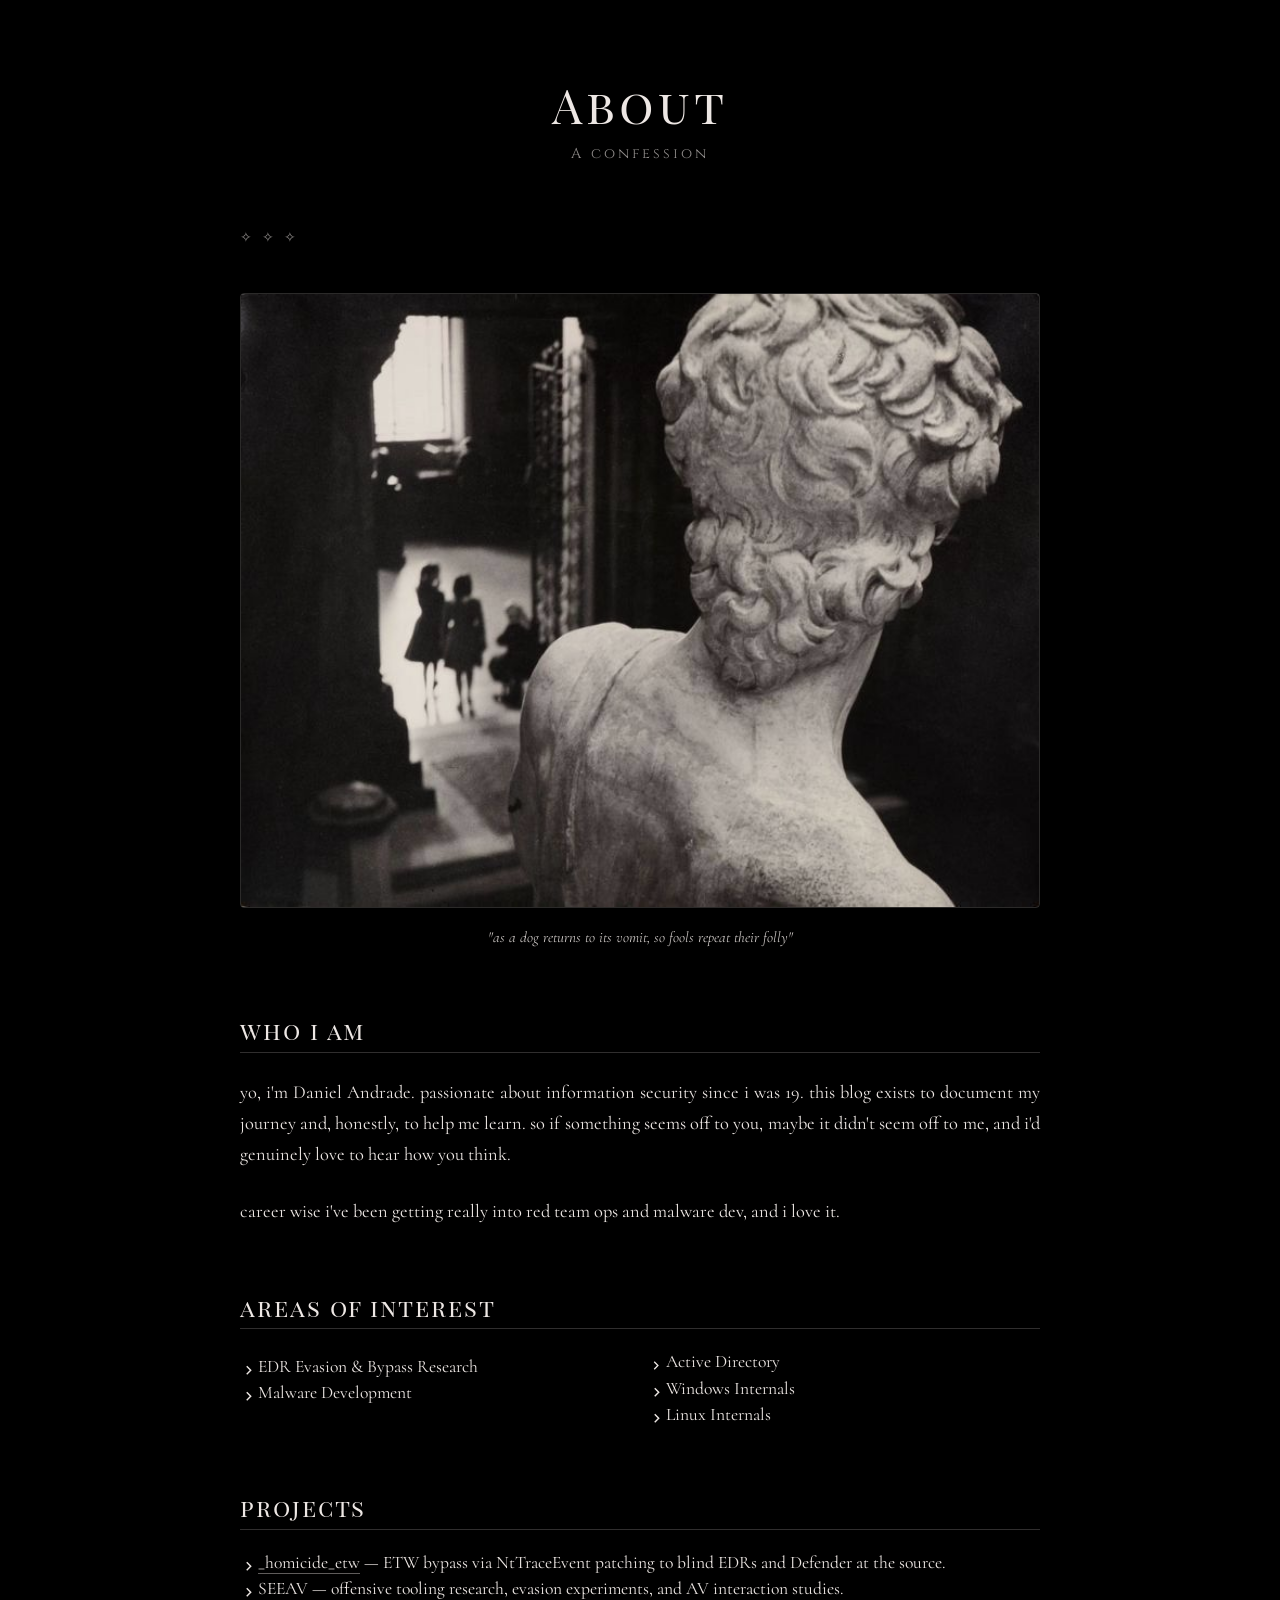
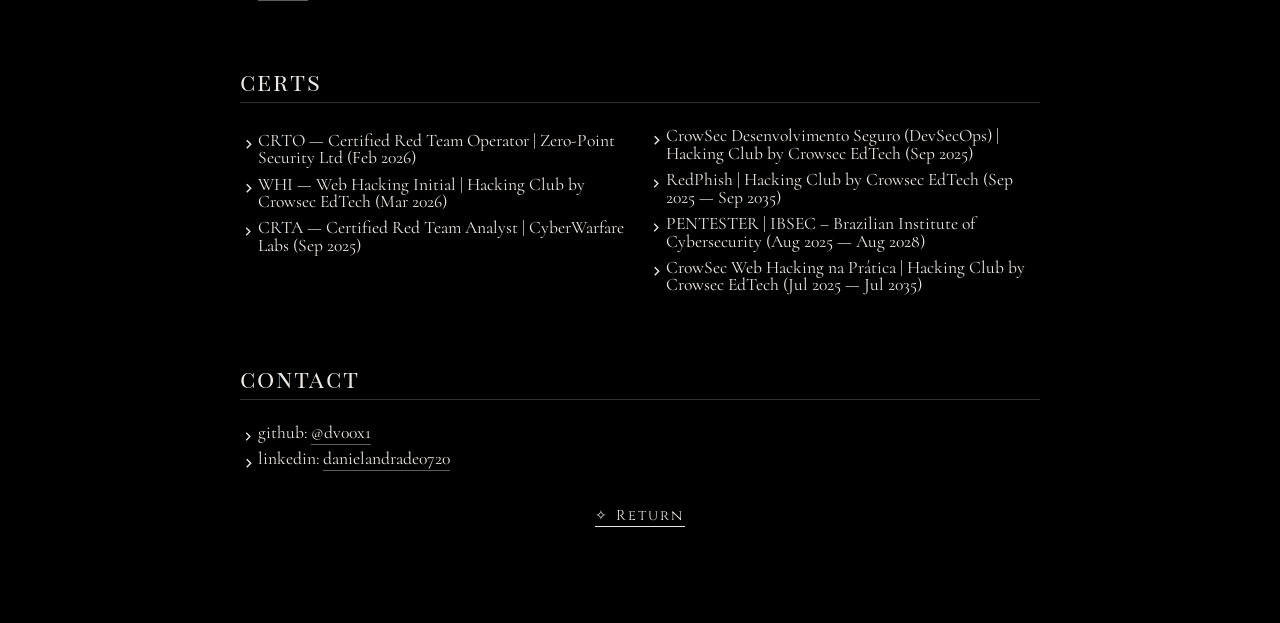
==== commit 9f958fec: "about: redo bio, add certs section + linkedin + Linux Internals" ====
--- a/about.html
+++ b/about.html
@@ -37,17 +37,14 @@
 
       <h2 class="about-h2">who i am</h2>
       <p>
-        yo, i'm Daniel Andrade. passionate about information security since 19.
-        as i mentioned on the first page, this blog exists to document my
-        journey and, honestly, to help me learn. so if something seems off to
-        you, maybe it didn't seem off to me, and i'd genuinely love to hear
-        how you think.
+        yo, i'm Daniel Andrade. passionate about information security since
+        i was 19. this blog exists to document my journey and, honestly, to
+        help me learn. so if something seems off to you, maybe it didn't
+        seem off to me, and i'd genuinely love to hear how you think.
       </p>
       <p>
         career wise i've been getting really into red team ops and malware
-        dev, and i love it. most of my time goes into breaking things to
-        understand how they hold together, then writing about what i find
-        along the way.
+        dev, and i love it.
       </p>
 
       <h2 class="about-h2">areas of interest</h2>
@@ -56,6 +53,7 @@
         <li>Malware Development</li>
         <li>Active Directory</li>
         <li>Windows Internals</li>
+        <li>Linux Internals</li>
       </ul>
 
       <h2 class="about-h2">projects</h2>
@@ -64,9 +62,21 @@
         <li><a href="https://github.com/dv00x1/SEEAV" target="_blank" rel="noopener">SEEAV</a> — offensive tooling research, evasion experiments, and AV interaction studies.</li>
       </ul>
 
+      <h2 class="about-h2">certs</h2>
+      <ul class="activity-list">
+        <li>CRTO — Certified Red Team Operator | Zero-Point Security Ltd (Feb 2026)</li>
+        <li>WHI — Web Hacking Initial | Hacking Club by Crowsec EdTech (Mar 2026)</li>
+        <li>CRTA — Certified Red Team Analyst | CyberWarfare Labs (Sep 2025)</li>
+        <li>CrowSec Desenvolvimento Seguro (DevSecOps) | Hacking Club by Crowsec EdTech (Sep 2025)</li>
+        <li>RedPhish | Hacking Club by Crowsec EdTech (Sep 2025 — Sep 2035)</li>
+        <li>PENTESTER | IBSEC – Brazilian Institute of Cybersecurity (Aug 2025 — Aug 2028)</li>
+        <li>CrowSec Web Hacking na Prática | Hacking Club by Crowsec EdTech (Jul 2025 — Jul 2035)</li>
+      </ul>
+
       <h2 class="about-h2">contact</h2>
       <ul class="activity-list">
         <li>github: <a href="https://github.com/dv00x1" target="_blank" rel="noopener">@dv00x1</a></li>
+        <li>linkedin: <a href="https://www.linkedin.com/in/danielandrade0720" target="_blank" rel="noopener">danielandrade0720</a></li>
       </ul>
 
       <a href="index.html" class="about-back">✧ Return</a>
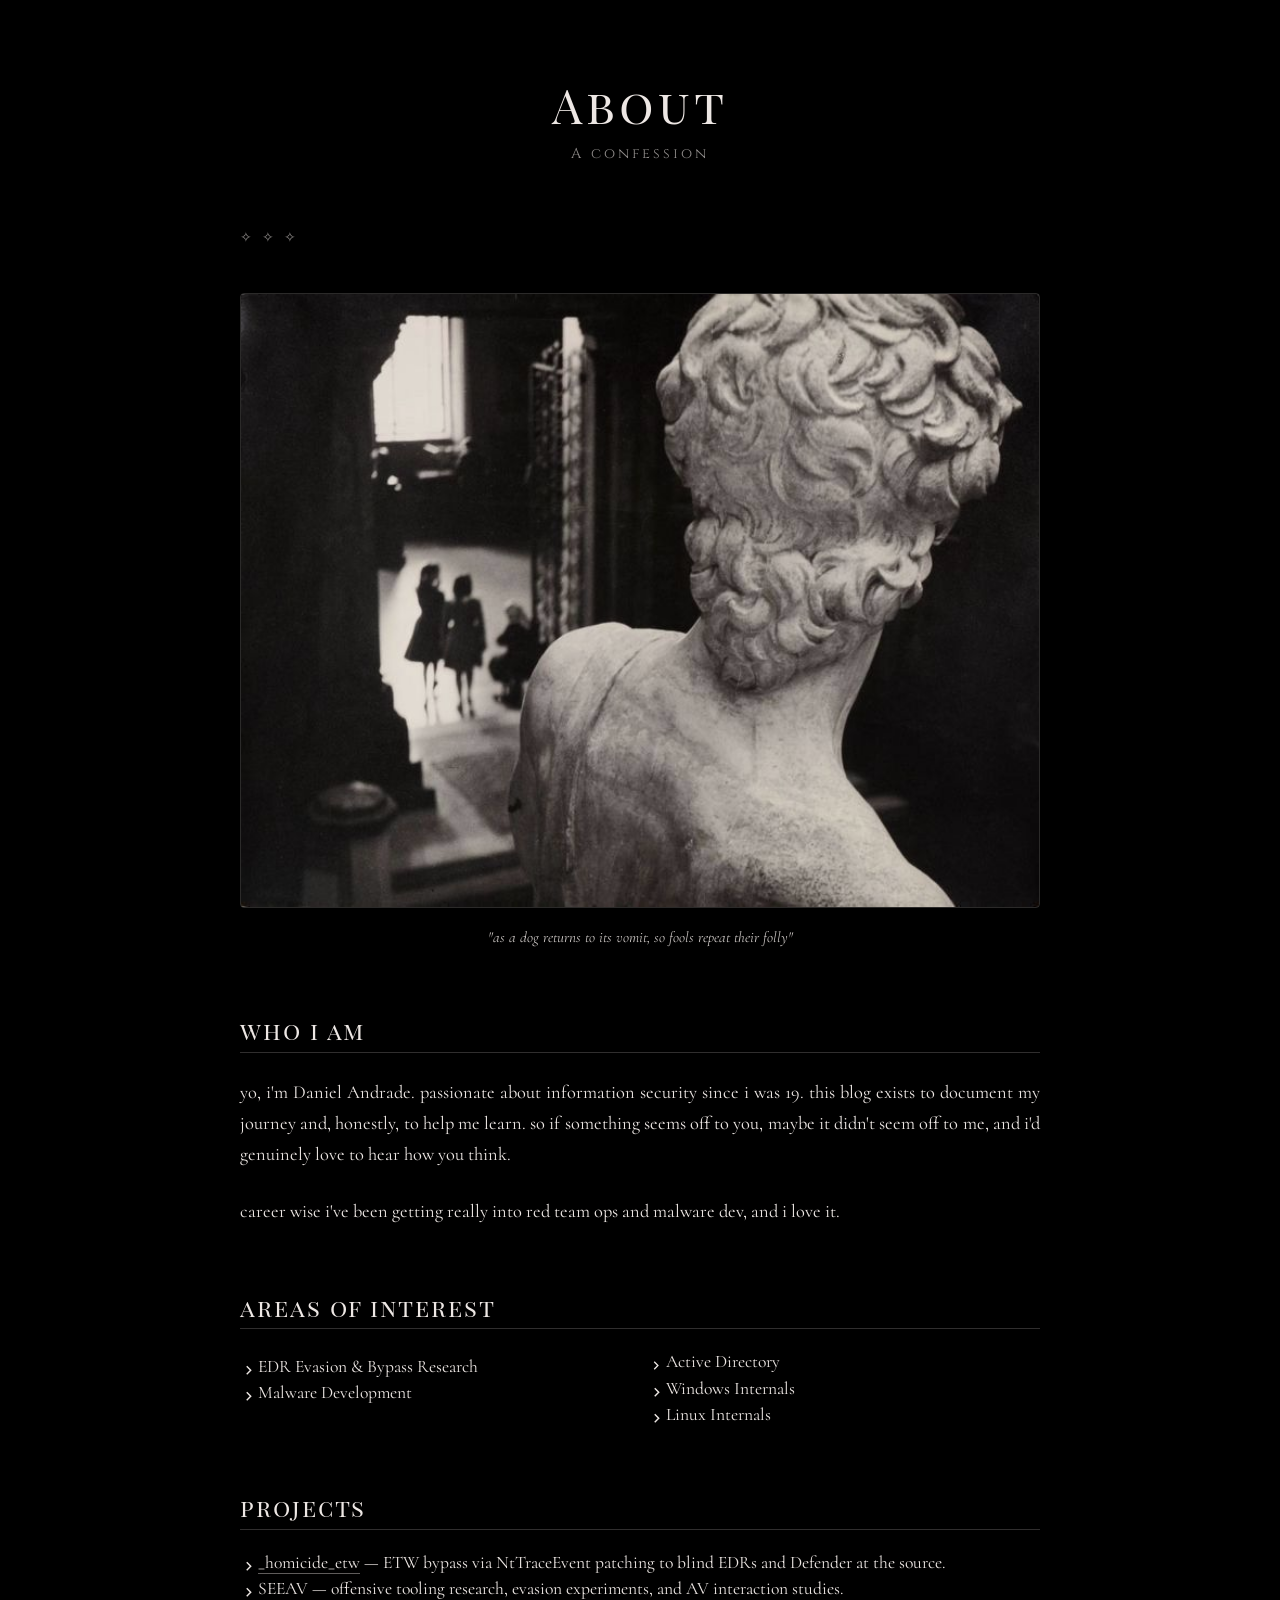
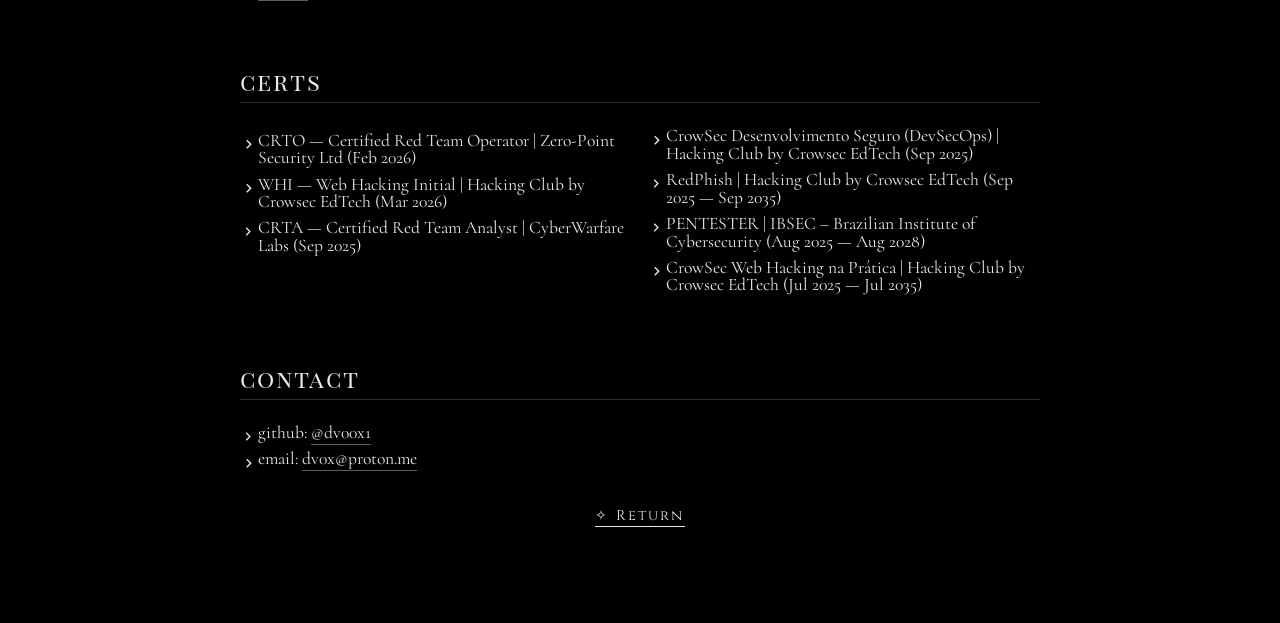
==== commit c53e2b0f: "about: swap linkedin for email contact" ====
--- a/about.html
+++ b/about.html
@@ -76,7 +76,7 @@
       <h2 class="about-h2">contact</h2>
       <ul class="activity-list">
         <li>github: <a href="https://github.com/dv00x1" target="_blank" rel="noopener">@dv00x1</a></li>
-        <li>linkedin: <a href="https://www.linkedin.com/in/danielandrade0720" target="_blank" rel="noopener">danielandrade0720</a></li>
+        <li>email: <a href="mailto:dv0x@proton.me">dv0x@proton.me</a></li>
       </ul>
 
       <a href="index.html" class="about-back">✧ Return</a>
